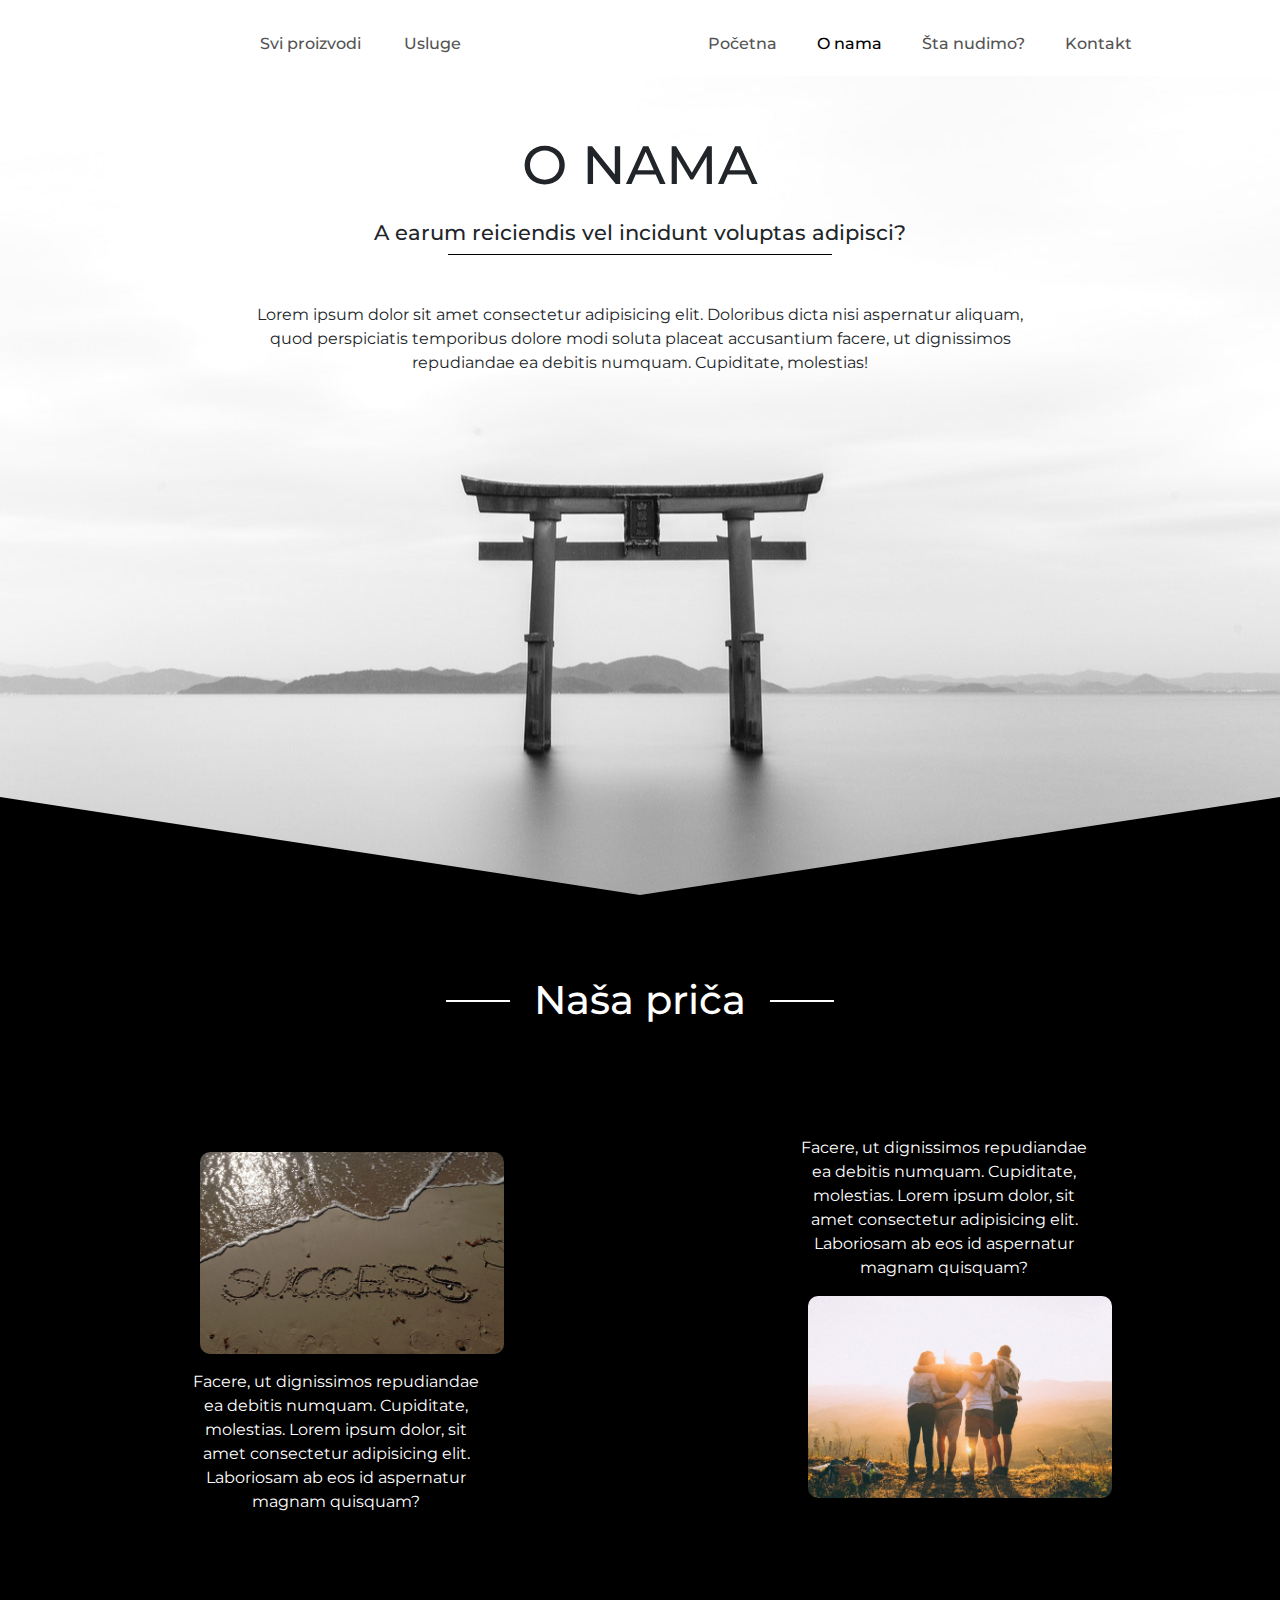
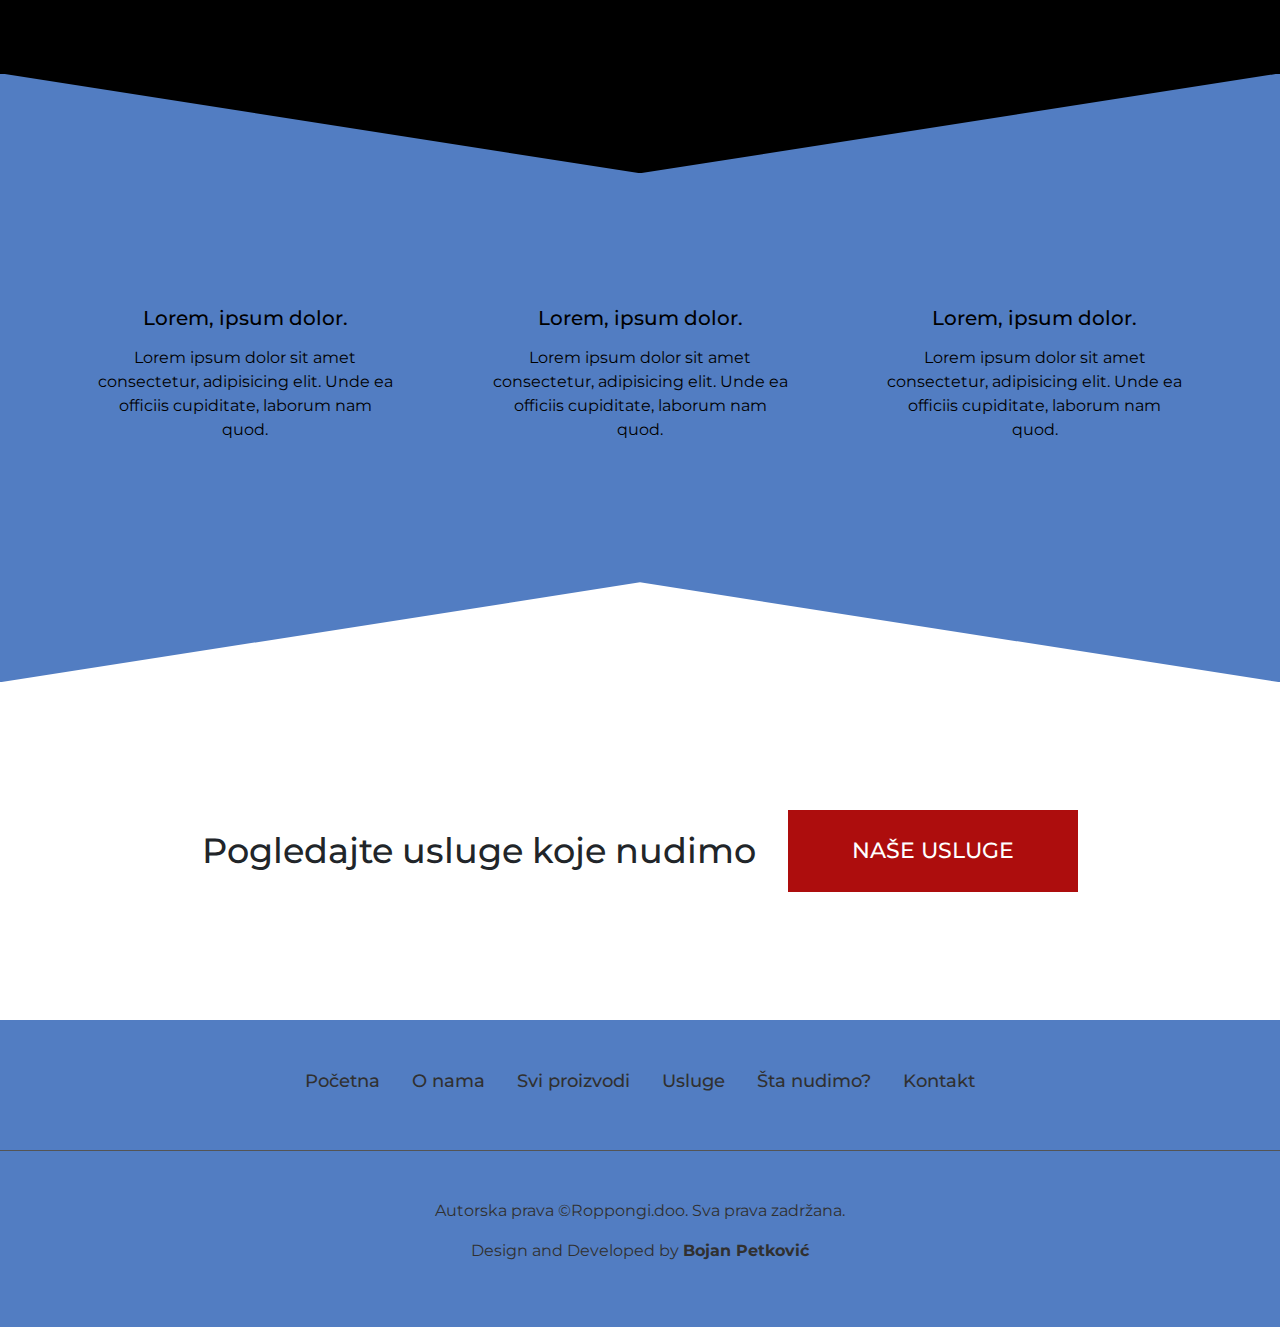
==== about.html @ c7fcf56a "First two pages of website" ====
<!DOCTYPE html>
<html lang="en">
  <head>
    <meta charset="UTF-8" />
    <meta name="viewport" content="width=device-width, initial-scale=1.0" />
    <meta http-equiv="X-UA-Compatible" content="ie=edge" />
    <link
      rel="stylesheet"
      href="https://stackpath.bootstrapcdn.com/bootstrap/4.3.1/css/bootstrap.min.css"
      integrity="sha384-ggOyR0iXCbMQv3Xipma34MD+dH/1fQ784/j6cY/iJTQUOhcWr7x9JvoRxT2MZw1T"
      crossorigin="anonymous"
    />
    <link
      rel="stylesheet"
      href="https://use.fontawesome.com/releases/v5.8.1/css/all.css"
      integrity="sha384-50oBUHEmvpQ+1lW4y57PTFmhCaXp0ML5d60M1M7uH2+nqUivzIebhndOJK28anvf"
      crossorigin="anonymous"
    />
    <link rel="stylesheet" href="css/style.css" type="text/css" />
    <title>Document</title>
  </head>

  <body>
    <nav class="nav_bar" style="background-color:white">
      <div class="nav_bar__header" style="background-color:white">
        <a href="index.html" class="nav_bar__logo nav_bar__logo__about"
          ><i class="fas fa-glass-martini-alt"></i
        ></a>
        <div class="nav_bar__btn">
          <div class="bar bar__about bar1 "></div>
          <div class="bar bar__about bar2"></div>
          <div class="bar bar__about bar3"></div>
        </div>
      </div>
      <ul class="nav_bar__links">
        <!-- single link -->
        <li>
          <a href="index.html" class="nav_bar__single-link about_single-link">
            Početna
          </a>
        </li>
        <!-- single link -->
        <li>
          <a
            href="about.html"
            class="nav_bar__single-link about_single-link active_link__about"
          >
            O nama
          </a>
        </li>
        <!-- single link -->
        <li>
          <a
            href="#"
            class="nav_bar__single-link about_single-link"
            id="sviProizvodi"
          >
            Svi proizvodi
          </a>
        </li>
        <!-- single link -->
        <li>
          <a
            href="#"
            class="nav_bar__single-link about_single-link"
            id="usluge"
          >
            Usluge
          </a>
        </li>
        <!-- single link -->
        <li>
          <a href="offer.html" class="nav_bar__single-link about_single-link">
            Šta nudimo?
          </a>
        </li>
        <!-- single link -->
        <li>
          <a href="#" class="nav_bar__single-link about_single-link">
            Kontakt
          </a>
        </li>
      </ul>
    </nav>
    <div class="about_us">
      <div class="about_hero">
        <h1>O nama</h1>
        <h3>A earum reiciendis vel incidunt voluptas adipisci?</h3>
        <div class="line"></div>
        <p>
          Lorem ipsum dolor sit amet consectetur adipisicing elit. Doloribus
          dicta nisi aspernatur aliquam, quod perspiciatis temporibus dolore
          modi soluta placeat accusantium facere, ut dignissimos repudiandae ea
          debitis numquam. Cupiditate, molestias!
        </p>
      </div>
    </div>

    <!--  FIRST SECTION   -->

    <section>
      <div class="container1_about">
        <h1>Naša priča</h1>
        <div class="figure">
          <figure class="figure__one">
            <img src="img/figure-1.jpg" alt="????????" />
            <figcaption>
              Facere, ut dignissimos repudiandae ea debitis numquam. Cupiditate,
              molestias. Lorem ipsum dolor, sit amet consectetur adipisicing
              elit. Laboriosam ab eos id aspernatur magnam quisquam?
            </figcaption>
          </figure>
          <figure class="figure__two">
            <img src="img/figure-2.jpg" alt="???????????" />
            <figcaption>
              Facere, ut dignissimos repudiandae ea debitis numquam. Cupiditate,
              molestias. Lorem ipsum dolor, sit amet consectetur adipisicing
              elit. Laboriosam ab eos id aspernatur magnam quisquam?
            </figcaption>
          </figure>
        </div>
      </div>
    </section>

    <!--  SECOND SECTION   -->

    <section>
      <div class="container2_about">
        <div class="caption">
          <div>
            <h1><i class="fab fa-alipay"></i></h1>
            <h5>Lorem, ipsum dolor.</h5>
            <p>
              Lorem ipsum dolor sit amet consectetur, adipisicing elit. Unde ea
              officiis cupiditate, laborum nam quod.
            </p>
          </div>
        </div>
        <div class="caption">
          <div>
            <h1><i class="fab fa-amazon-pay"></i></h1>
            <h5>Lorem, ipsum dolor.</h5>
            <p>
              Lorem ipsum dolor sit amet consectetur, adipisicing elit. Unde ea
              officiis cupiditate, laborum nam quod.
            </p>
          </div>
        </div>
        <div class="caption">
          <div>
            <h1><i class="fas fa-arrows-alt"></i></h1>
            <h5>Lorem, ipsum dolor.</h5>
            <p>
              Lorem ipsum dolor sit amet consectetur, adipisicing elit. Unde ea
              officiis cupiditate, laborum nam quod.
            </p>
          </div>
        </div>
      </div>
    </section>

    <!--  THIRD SECTION   -->

    <section>
      <div class="container3_about">
        <h1>Pogledajte usluge koje nudimo</h1>
        <a href="usluge.html">Naše usluge</a>
      </div>
    </section>
    <footer>
      <ul>
        <li><a href="index.html">Početna</a></li>
        <li><a href="about.html">O nama</a></li>
        <li><a href="http://">Svi proizvodi</a></li>
        <li><a href="http://">Usluge</a></li>
        <li><a href="offer.html">Šta nudimo?</a></li>
        <li><a href="http://">Kontakt</a></li>
      </ul>
      <div class="line"></div>
      <p>Autorska prava &copy;Roppongi.doo. Sva prava zadržana.</p>
      <p>Design and Developed by <strong>Bojan Petković</strong></p>
    </footer>
    <!--    SCRIPTS    -->
    <script
      src="https://code.jquery.com/jquery-3.3.1.slim.min.js"
      integrity="sha384-q8i/X+965DzO0rT7abK41JStQIAqVgRVzpbzo5smXKp4YfRvH+8abtTE1Pi6jizo"
      crossorigin="anonymous"
    ></script>
    <script
      src="https://cdnjs.cloudflare.com/ajax/libs/popper.js/1.14.7/umd/popper.min.js"
      integrity="sha384-UO2eT0CpHqdSJQ6hJty5KVphtPhzWj9WO1clHTMGa3JDZwrnQq4sF86dIHNDz0W1"
      crossorigin="anonymous"
    ></script>
    <script
      src="https://stackpath.bootstrapcdn.com/bootstrap/4.3.1/js/bootstrap.min.js"
      integrity="sha384-JjSmVgyd0p3pXB1rRibZUAYoIIy6OrQ6VrjIEaFf/nJGzIxFDsf4x0xIM+B07jRM"
      crossorigin="anonymous"
    ></script>
    <script src="js/main.js"></script>
  </body>
</html>
---- css/style.css ----
@import url("https://fonts.googleapis.com/css?family=Montserrat:400,500,700");
* {
  margin: 0;
  padding: 0;
  box-sizing: border-box;
}

body {
  font-family: "Montserrat", sans-serif;
}

a {
  color: black;
  text-decoration: none;
}
a:hover {
  text-decoration: none;
  color: black;
  cursor: pointer;
}

li {
  list-style-type: none;
}

@media only screen and (min-width: 992px) {
  .nav_bar {
    display: flex;
    justify-content: space-between;
    background-color: black;
  }
}
.nav_bar__logo {
  text-decoration: none;
  color: white;
  font-weight: 700;
  font-size: 2.5rem;
  margin-left: 1.5rem;
  transition: all 0.1s ease;
  outline: none;
}
@media only screen and (min-width: 768px) {
  .nav_bar__logo {
    margin-left: 4rem;
    margin-top: 0.3rem;
  }
}
@media only screen and (min-width: 992px) {
  .nav_bar__logo {
    color: #37588d;
  }
}
@media only screen and (min-width: 1200px) {
  .nav_bar__logo {
    margin-left: 8rem;
  }
}
.nav_bar__logo:hover {
  color: #527dc2;
}
.nav_bar__logo__about {
  color: black;
}
.nav_bar__header {
  background: black;
  display: flex;
  justify-content: space-between;
  padding: 0.5rem 1rem;
}
.nav_bar__btn {
  align-self: center;
  cursor: pointer;
}
@media only screen and (min-width: 992px) {
  .nav_bar__btn {
    display: none;
  }
}
.nav_bar__links {
  margin-bottom: 0;
  list-style-type: none;
  transition: all 0.7s ease;
  height: 0;
  overflow: hidden;
}
@media only screen and (min-width: 992px) {
  .nav_bar__links {
    height: auto;
    display: flex;
    margin-right: 4rem;
    justify-content: flex-end;
  }
}
@media only screen and (min-width: 1200px) {
  .nav_bar__links {
    overflow: inherit;
    margin-right: 8rem;
  }
}
.nav_bar__collapse {
  height: 384px;
}
@media only screen and (min-width: 992px) {
  .nav_bar__collapse {
    height: 60px;
  }
}
.nav_bar__single-link {
  padding: 1.25rem;
  font-weight: 500;
  display: block;
  background: #527dc2;
  padding-left: 4rem;
  font-size: 1rem;
  text-decoration: none;
  color: black;
  cursor: pointer;
  transition: all 0.1s ease;
  outline: none;
}
@media only screen and (min-width: 992px) {
  .nav_bar__single-link {
    display: block;
    background: none;
    padding: 2rem 1.25rem 1.25rem;
    color: #adadad;
  }
}
.nav_bar__single-link:hover {
  padding-left: 3rem;
  background: #37588d;
}
@media only screen and (min-width: 992px) {
  .nav_bar__single-link:hover {
    background: none;
    padding: 2rem 1.25rem 1.25rem;
    color: white;
  }
}
.nav_bar .active_link {
  color: white;
}
.nav_bar .active_link__about {
  color: black;
}
@media only screen and (min-width: 1200px) {
  .nav_bar #sviProizvodi {
    position: absolute;
    left: 15rem;
  }
}
@media only screen and (min-width: 1200px) {
  .nav_bar #usluge {
    position: absolute;
    left: 24rem;
  }
}

.bar {
  background-color: white;
}
.bar__about {
  background-color: black;
}

.bar1,
.bar2,
.bar3 {
  width: 30px;
  height: 5px;
  margin: 0.5rem;
  transition: all 0.5s ease;
}

.change .bar1 {
  transform: rotate(-45deg) translate(-10px, 10px);
}

.change .bar2 {
  opacity: 0;
}

.change .bar3 {
  transform: rotate(45deg) translate(-8px, -8px);
}

@media only screen and (min-width: 992px) {
  .about_single-link {
    color: #545454;
  }
  .about_single-link:hover {
    color: black;
  }
}

.myContainer {
  background: linear-gradient(rgba(0, 0, 0, 0.85), rgba(0, 0, 0, 0.85)), url("../img/bg-small.jpg") center/cover no-repeat;
  min-height: calc(100vh - 62px);
}
@media only screen and (min-width: 768px) {
  .myContainer {
    background: linear-gradient(rgba(0, 0, 0, 0.85), rgba(0, 0, 0, 0.85)), url("../img/img-1.jpg") center/cover no-repeat;
  }
}

.hero {
  cursor: default;
  text-align: center;
}
.hero h1 {
  padding-top: 7rem;
  color: #527dc2;
  font-size: 2.8rem;
}
.hero h3 {
  color: white;
  margin-bottom: 1rem;
  font-size: 1.1rem;
  font-weight: 700;
  opacity: 0.8;
}
.hero p {
  color: white;
  margin: 2.3rem 1rem 5rem;
  font-size: 0.8rem;
  line-height: 1.4;
}
.hero a {
  color: white;
  font-weight: 500;
  background-color: #ad0d0d;
  padding: 0.8rem 2.4rem;
}
.hero a:hover {
  background-color: #dc1111;
  color: black;
}
.hero img {
  width: 30px;
  margin-top: 5rem;
}
@media only screen and (min-width: 576px) {
  .hero .line {
    content: "";
    height: 1px;
    width: 20%;
    background-color: white;
    margin: 0 auto;
  }
  .hero h1 {
    font-size: 4.5rem;
  }
  .hero h3 {
    font-size: 1.4rem;
  }
  .hero p {
    font-size: 1rem;
    margin: 2.3rem 3rem 5rem;
  }
}
@media only screen and (min-width: 768px) {
  .hero h1 {
    font-size: 5.5rem;
  }
  .hero h3 {
    font-size: 1.6rem;
  }
  .hero p {
    font-size: 1.2rem;
  }
}
@media only screen and (min-width: 992px) {
  .hero h1 {
    padding-top: 15vh;
    font-size: 6.5rem;
  }
  .hero h3 {
    font-size: 1.9rem;
  }
  .hero p {
    font-size: 1.3rem;
    margin: 2.3rem 7rem 5rem;
  }
}
@media only screen and (min-width: 1200px) {
  .hero h1 {
    font-size: 7.2rem;
  }
  .hero p {
    margin: 2.3rem auto 5rem;
    width: 50%;
  }
}

.container1 {
  cursor: default;
  position: relative;
}
@media only screen and (min-width: 992px) {
  .container1 {
    background-color: black;
    height: 90vh;
    display: flex;
    justify-content: flex-end;
    align-items: center;
    padding: 0 5%;
  }
}
@media only screen and (min-width: 1200px) {
  .container1 {
    padding: 0 10%;
  }
}
.container1 .text_area {
  text-align: center;
  background-color: #527dc2;
  color: black;
  padding: 4rem;
}
@media only screen and (min-width: 576px) {
  .container1 .text_area {
    padding: 6rem;
  }
}
@media only screen and (min-width: 992px) {
  .container1 .text_area {
    background-color: #527dc2;
    height: 70%;
    width: 70%;
    padding: 0;
    display: flex;
    justify-content: flex-end;
    align-items: center;
  }
}
.container1 .text_area .text_div {
  position: relative;
}
@media only screen and (min-width: 992px) {
  .container1 .text_area .text_div {
    width: 50%;
    margin-right: 7%;
  }
}
@media only screen and (min-width: 1200px) {
  .container1 .text_area .text_div {
    margin-right: 11%;
  }
}
.container1 .text_area .text_div::before {
  content: "";
  position: absolute;
  top: -20px;
  left: 0;
  width: 40%;
  height: 1px;
  background-color: black;
}
.container1 .text_area .text_div::after {
  content: "";
  position: absolute;
  bottom: -20px;
  right: 0;
  width: 40%;
  height: 1px;
  background-color: black;
}
.container1 .text_area h1 {
  margin-bottom: 3rem;
}
@media only screen and (min-width: 992px) {
  .container1 .text_area h1 {
    margin-bottom: 1.5rem;
  }
}
.container1 .text_area p {
  margin-top: 2rem;
}
@media only screen and (min-width: 576px) {
  .container1 .text_area p {
    font-size: 1.2rem;
  }
}
@media only screen and (min-width: 992px) {
  .container1 .text_area p {
    margin-top: 1rem;
  }
}
@media only screen and (min-width: 992px) {
  .container1 .img_area {
    width: 50%;
    height: 50%;
    background-color: black;
    background: url("../img/img-2.jpg");
    background-size: cover;
    background-position: center;
    background-repeat: no-repeat;
    box-shadow: 0 0 12px rgba(0, 0, 0, 0.7);
    position: absolute;
    left: 30%;
    top: 50%;
    transform: translate(-50%, -50%);
    filter: brightness(70%);
  }
}
@media only screen and (min-width: 1200px) {
  .container1 .img_area {
    width: 40%;
  }
}

.container2 {
  cursor: default;
  background-color: black;
}
@media only screen and (min-width: 992px) {
  .container2 {
    display: flex;
    justify-content: center;
  }
}
.container2 .caption {
  color: white;
  background: black;
  width: 100%;
  height: 600px;
  display: flex;
  align-items: flex-end;
}
@media only screen and (min-width: 992px) {
  .container2 .caption {
    width: 33.3%;
  }
}
@media only screen and (min-width: 992px) {
  .container2 .caption {
    max-width: 500px;
  }
}
.container2 .caption div {
  padding: 2rem;
}
@media only screen and (min-width: 1200px) {
  .container2 .caption div {
    padding: 2.5rem;
  }
}
.container2 .caption h1 {
  font-size: 2rem;
  transition: all 0.5s ease;
}
@media only screen and (min-width: 1200px) {
  .container2 .caption h1 {
    font-size: 2.3rem;
  }
}
.container2 .caption p {
  font-size: 0.8rem;
  margin-top: 1rem;
  transition: all 0.5s ease;
}
@media only screen and (min-width: 1200px) {
  .container2 .caption p {
    font-size: 1rem;
    margin-top: 1.4rem;
  }
}
.container2 .caption h4 {
  margin-top: 0.7rem;
  transition: all 0.5s ease;
}
@media only screen and (min-width: 1200px) {
  .container2 .caption h4 {
    font-size: 1.5rem;
    margin-top: 1rem;
  }
}
.container2 .caption1 {
  background: linear-gradient(rgba(0, 0, 0, 0.6), rgba(0, 0, 0, 0.6)), url("../img/mag-glass.jpg") center/cover no-repeat;
  background-size: 122%;
  transition: all 0.5s ease;
}
.container2 .caption1:hover {
  background: linear-gradient(rgba(0, 0, 0, 0.45), rgba(0, 0, 0, 0.45)), url("../img/mag-glass.jpg") center/cover no-repeat;
  background-size: 130%;
  padding-bottom: 7px;
}
.container2 .caption1:hover h1, .container2 .caption1:hover p, .container2 .caption1:hover h4 {
  text-shadow: 10px 10px 5px black;
}
.container2 .caption2 {
  background: linear-gradient(rgba(0, 0, 0, 0.6), rgba(0, 0, 0, 0.6)), url("../img/interection.jpg") center/cover no-repeat;
  background-size: 145%;
  transition: all 0.5s ease;
}
.container2 .caption2:hover {
  background: linear-gradient(rgba(0, 0, 0, 0.45), rgba(0, 0, 0, 0.45)), url("../img/interection.jpg") center/cover no-repeat;
  background-size: 154%;
  padding-bottom: 7px;
}
.container2 .caption2:hover h1, .container2 .caption2:hover p, .container2 .caption2:hover h4 {
  text-shadow: 10px 10px 5px black;
}
.container2 .caption3 {
  background: linear-gradient(rgba(0, 0, 0, 0.6), rgba(0, 0, 0, 0.6)), url("../img/bike.jpg") center/cover no-repeat;
  background-size: 122%;
  transition: all 0.5s ease;
}
.container2 .caption3:hover {
  background: linear-gradient(rgba(0, 0, 0, 0.45), rgba(0, 0, 0, 0.45)), url("../img/bike.jpg") center/cover no-repeat;
  background-size: 130%;
  padding-bottom: 7px;
}
.container2 .caption3:hover h1, .container2 .caption3:hover p, .container2 .caption3:hover h4 {
  text-shadow: 10px 10px 5px black;
}

.container3 {
  cursor: default;
  position: relative;
}
@media only screen and (min-width: 992px) {
  .container3 {
    background-color: black;
    height: 90vh;
    display: flex;
    justify-content: flex-start;
    align-items: center;
    padding: 0 5%;
  }
}
@media only screen and (min-width: 1200px) {
  .container3 {
    padding: 0 10%;
  }
}
.container3 .text_area {
  text-align: center;
  background-color: #adadad;
  color: black;
  padding: 4rem;
}
@media only screen and (min-width: 576px) {
  .container3 .text_area {
    padding: 6rem;
  }
}
@media only screen and (min-width: 992px) {
  .container3 .text_area {
    height: 70%;
    width: 70%;
    padding: 0;
    display: flex;
    justify-content: flex-start;
    align-items: center;
  }
}
.container3 .text_area .text_div {
  position: relative;
}
@media only screen and (min-width: 992px) {
  .container3 .text_area .text_div {
    width: 50%;
    margin-left: 7%;
  }
}
@media only screen and (min-width: 1200px) {
  .container3 .text_area .text_div {
    margin-left: 11%;
  }
}
@media only screen and (min-width: 1200px) {
  .container3 .text_area .text_div::before {
    content: "";
    position: absolute;
    top: 0;
    left: -20px;
    width: 1px;
    height: 100%;
    background-color: black;
  }
}
.container3 .text_area .line {
  content: "";
  height: 1px;
  width: 60%;
  background-color: black;
  margin: 0 auto;
}
@media only screen and (min-width: 576px) {
  .container3 .text_area .line {
    width: 40%;
  }
}
.container3 .text_area h1 {
  font-size: 2.4rem;
  margin-bottom: 2rem;
  text-transform: uppercase;
}
@media only screen and (min-width: 992px) {
  .container3 .text_area h1 {
    margin-bottom: 3rem;
  }
}
@media only screen and (min-width: 992px) and (min-width: 1200px) {
  .container3 .text_area h1 {
    font-size: 2.7rem;
  }
}
.container3 .text_area h3 {
  font-size: 1.4rem;
}
@media only screen and (min-width: 1200px) {
  .container3 .text_area h3 {
    font-size: 1.7rem;
  }
}
.container3 .text_area h5 {
  font-size: 1.2rem;
  font-weight: 400;
}
@media only screen and (min-width: 1200px) {
  .container3 .text_area h5 {
    font-size: 1.4rem;
  }
}
.container3 .text_area p {
  margin-top: 2.8rem;
  font-size: 0.9rem;
  margin-bottom: 3.4rem;
}
@media only screen and (min-width: 1200px) {
  .container3 .text_area p {
    padding: 0 10%;
    font-size: 1rem;
  }
}
.container3 .text_area a {
  text-transform: uppercase;
  font-size: 1.2rem;
  font-weight: 500;
  color: #37588d;
  padding: 0.5rem 3rem;
  border: 2px solid #37588d;
}
.container3 .text_area a:hover {
  background-color: #949494;
}
@media only screen and (min-width: 992px) {
  .container3 .img_area {
    width: 50%;
    height: 50%;
    background-color: black;
    background: url("../img/phone.jpg");
    background-size: cover;
    background-position: center;
    background-repeat: no-repeat;
    box-shadow: 0 0 12px rgba(0, 0, 0, 0.7);
    position: absolute;
    left: 70%;
    top: 50%;
    transform: translate(-50%, -50%);
    filter: brightness(60%);
  }
}
@media only screen and (min-width: 1200px) {
  .container3 .img_area {
    width: 40%;
  }
}

footer {
  cursor: default;
  text-align: center;
  background-color: #527dc2;
  padding: 3rem 0;
}
footer .line {
  content: "";
  height: 1px;
  width: 100%;
  background-color: #545454;
  margin-bottom: 3rem;
}
footer ul {
  margin-bottom: 3rem;
}
@media only screen and (min-width: 768px) {
  footer ul {
    display: flex;
    justify-content: center;
  }
}
footer ul li {
  margin-bottom: 0.5rem;
}
footer ul li a {
  font-weight: 500;
  font-size: 1.1rem;
  color: #303030;
  margin: 0 1rem;
}
footer p {
  color: #303030;
}

.about_us {
  background: url("../img/about-bg.jpg");
  height: calc(100vh - 80px);
  background-position: center;
}
.about_us .about_hero {
  text-align: center;
}
.about_us .about_hero h1 {
  padding-top: 2.5rem;
  text-transform: uppercase;
}
.about_us .about_hero h3 {
  margin-top: 1rem;
  font-size: 1.3rem;
  padding: 0 5%;
}
.about_us .about_hero p {
  margin-top: 2rem;
  font-size: 0.8rem;
  padding: 0 5%;
}
@media only screen and (min-width: 576px) {
  .about_us .about_hero h1 {
    padding-top: 3.5rem;
    font-size: 2.9rem;
  }
  .about_us .about_hero h3 {
    margin-top: 1.5rem;
    font-size: 1.3rem;
  }
  .about_us .about_hero p {
    margin-top: 2.5rem;
    font-size: 0.9rem;
    padding: 0 10%;
  }
  .about_us .about_hero .line {
    content: "";
    background-color: black;
    height: 1px;
    width: 30%;
    margin: 0 auto;
  }
}
@media only screen and (min-width: 576px) and (min-width: 1500px) {
  .about_us .about_hero .line {
    width: 40%;
    margin: 1rem 0;
  }
}
@media only screen and (min-width: 992px) {
  .about_us .about_hero h1 {
    font-size: 3.4rem;
  }
  .about_us .about_hero h3 {
    font-size: 1.3rem;
  }
  .about_us .about_hero p {
    margin-top: 3rem;
    font-size: 1rem;
    padding: 0 20%;
  }
}
@media only screen and (min-width: 1500px) {
  .about_us .about_hero {
    width: 40%;
    text-align: left;
    padding-left: 8rem;
  }
  .about_us .about_hero h1 {
    padding-top: 10rem;
    font-size: 3.9rem;
  }
  .about_us .about_hero h3 {
    font-size: 1.5rem;
    padding: 0;
  }
  .about_us .about_hero p {
    margin-top: 3rem;
    font-size: 1.2rem;
    padding: 0;
    width: 80%;
  }
}

.container1_about {
  padding: 5rem 2rem;
  background-color: black;
  color: white;
  text-align: center;
}
@media only screen and (min-width: 992px) {
  .container1_about {
    position: relative;
  }
  .container1_about::before {
    content: "";
    position: absolute;
    background-color: black;
    clip-path: polygon(50% 98%, 100% 0, 100% 100%, 0 100%, 0 0);
    width: 100%;
    height: 100px;
    left: 0;
    top: -99px;
    z-index: 5;
  }
  .container1_about::after {
    content: "";
    position: absolute;
    background-color: black;
    clip-path: polygon(50% 100%, 0 0, 100% 0);
    width: 100%;
    height: 100px;
    bottom: -99px;
    right: 0;
    z-index: 5;
  }
}
.container1_about h1 {
  margin-bottom: 2rem;
  position: relative;
  display: inline-block;
}
.container1_about h1::before {
  content: "";
  position: absolute;
  background-color: white;
  height: 2px;
  width: 4rem;
  top: 50%;
  left: -5.5rem;
}
.container1_about h1::after {
  content: "";
  position: absolute;
  background-color: white;
  height: 2px;
  width: 4rem;
  top: 50%;
  right: -5.5rem;
}
.container1_about .figure figure {
  width: 80%;
  margin: 0 auto;
}
@media only screen and (min-width: 992px) {
  .container1_about .figure figure {
    width: 25%;
  }
}
.container1_about .figure figure img {
  width: 100%;
  margin: 3rem 0 1rem;
  border-radius: 10px;
}
@media only screen and (min-width: 992px) {
  .container1_about .figure figure img {
    margin: 1rem;
  }
}
@media only screen and (min-width: 992px) {
  .container1_about .figure {
    padding: 5rem 0;
    display: flex;
  }
}
@media only screen and (min-width: 992px) {
  .container1_about .figure__two {
    display: flex;
    flex-direction: column;
  }
  .container1_about .figure__two img {
    order: 1;
  }
}

.container2_about {
  position: relative;
  background-color: #527dc2;
  padding: 4rem 2rem;
  text-align: center;
  color: black;
}
.container2_about .caption {
  padding: 0.8rem 0;
}
.container2_about .caption p {
  margin-top: 1rem;
}
@media only screen and (min-width: 576px) {
  .container2_about .caption {
    padding: 1rem 15%;
  }
}
@media only screen and (min-width: 992px) {
  .container2_about {
    display: flex;
    padding: 14rem 3rem;
  }
  .container2_about .caption {
    padding: 0 3rem;
  }
}
@media only screen and (min-width: 992px) {
  .container2_about::after {
    content: "";
    position: absolute;
    background-color: white;
    clip-path: polygon(50% 0, 0 100%, 100% 100%);
    width: 100%;
    height: 100px;
    bottom: 0;
    right: 0;
    z-index: 5;
  }
}

.container3_about {
  text-align: center;
  padding: 5rem 0;
}
@media only screen and (min-width: 992px) {
  .container3_about {
    padding: 8rem 0;
    display: flex;
    justify-content: center;
    align-items: center;
  }
}
.container3_about h1 {
  font-size: 1.5rem;
  margin-bottom: 3rem;
}
@media only screen and (min-width: 992px) {
  .container3_about h1 {
    font-size: 2.2rem;
    margin-bottom: 0;
  }
}
@media only screen and (min-width: 1500px) {
  .container3_about h1 {
    font-size: 2.7rem;
  }
}
.container3_about a {
  background-color: #ad0d0d;
  text-transform: uppercase;
  font-weight: 500;
  color: white;
  padding: 1rem 3rem;
  font-size: 1.1rem;
}
@media only screen and (min-width: 992px) {
  .container3_about a {
    padding: 1.5rem 4rem;
    font-size: 1.4rem;
    margin-left: 2rem;
  }
}
.container3_about a:hover {
  background-color: #dc1111;
  color: black;
}

/*# sourceMappingURL=style.css.map */
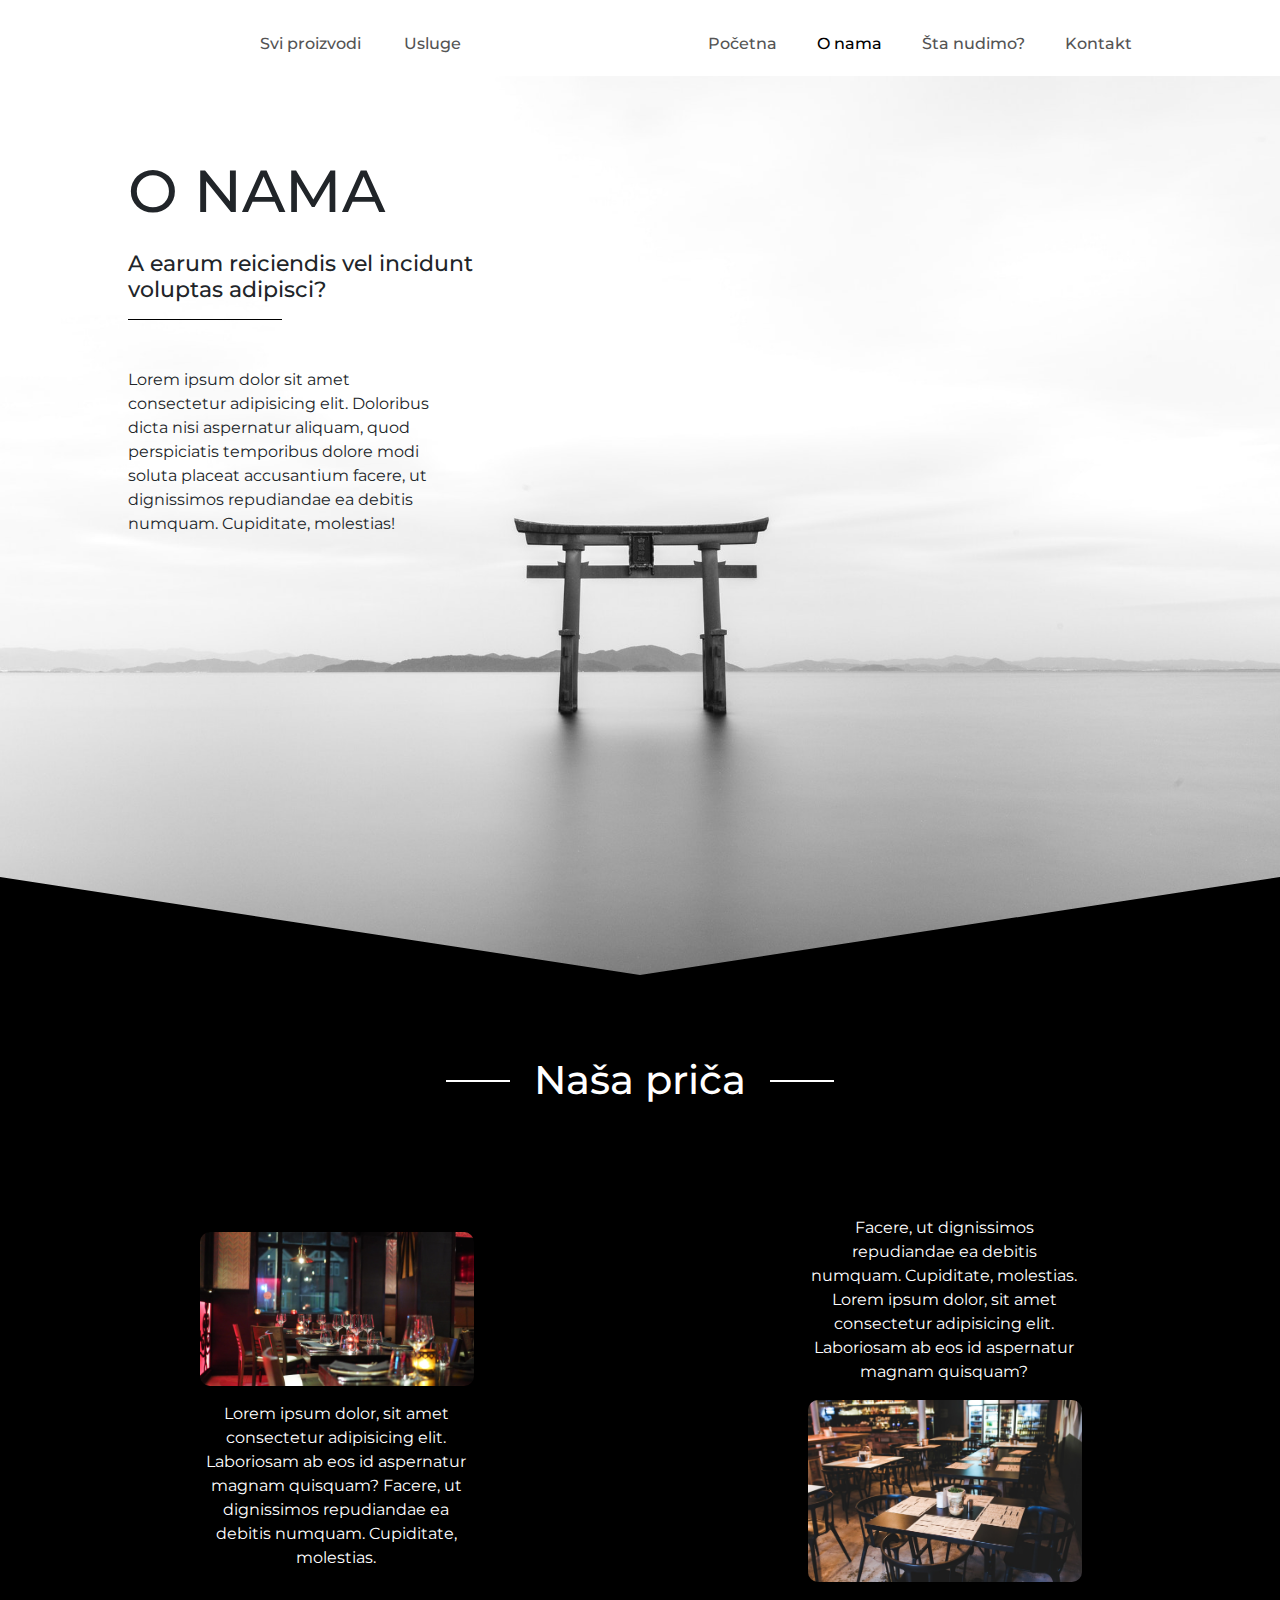
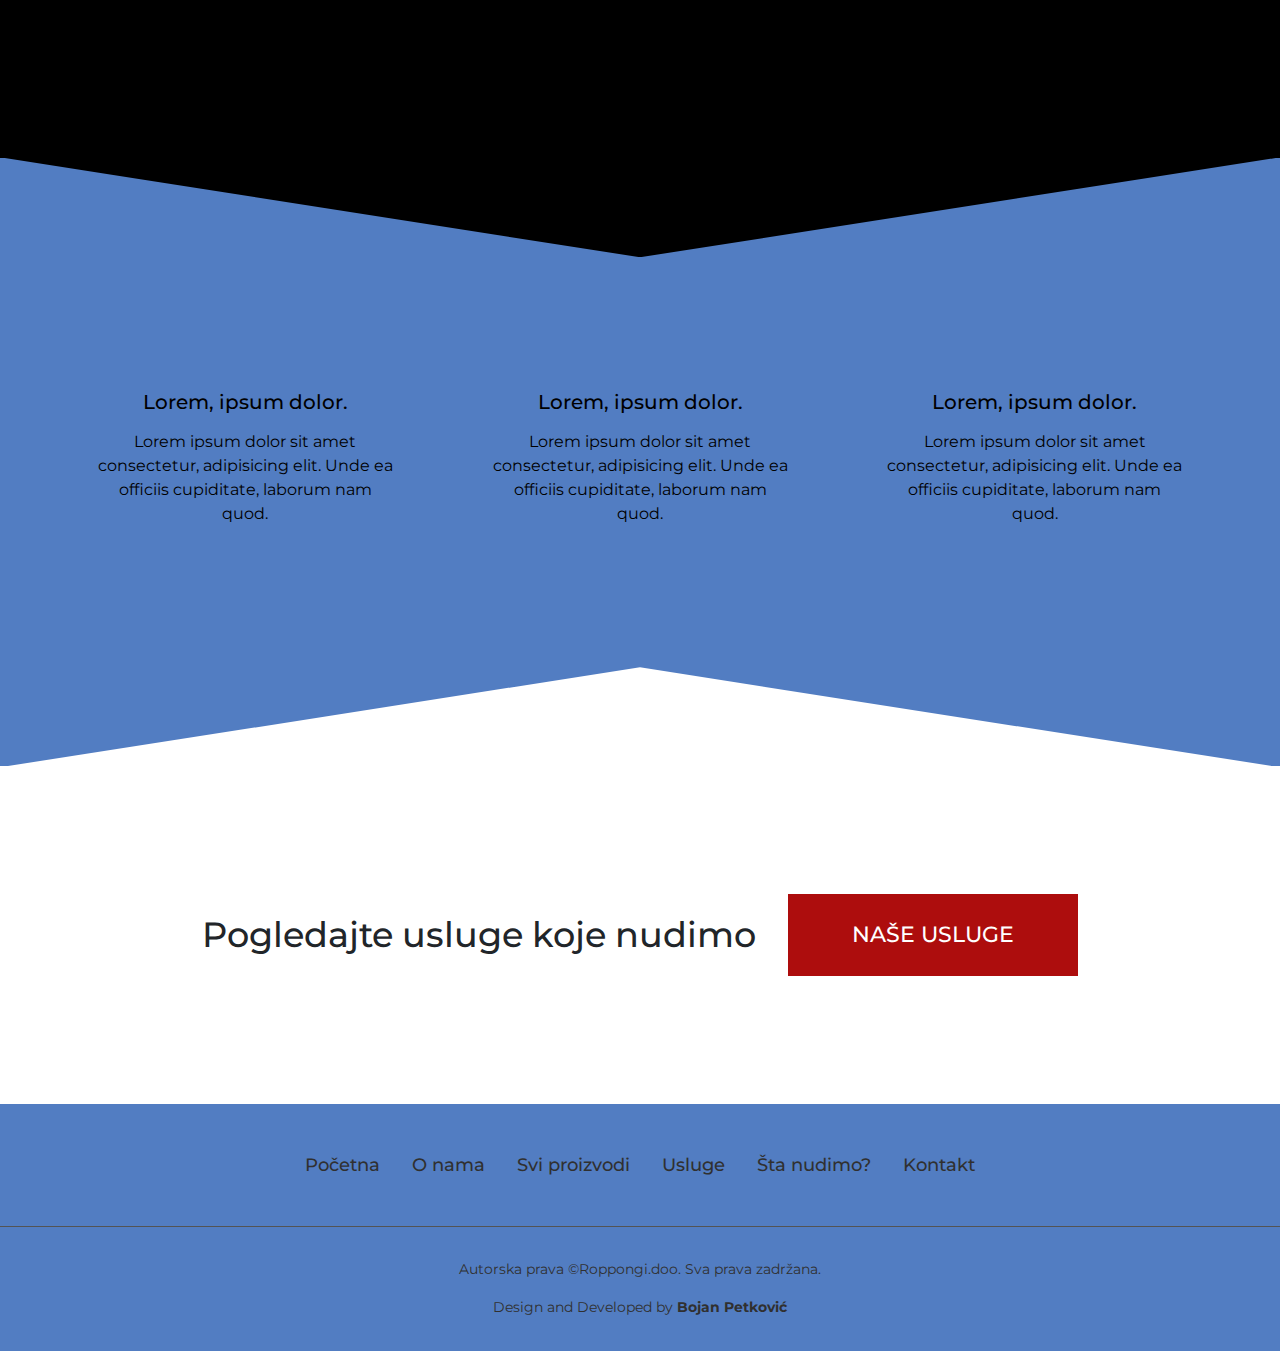
==== commit 4f2ef7df: "contact form added" ====
--- a/about.html
+++ b/about.html
@@ -23,19 +23,19 @@
   <body>
     <nav class="nav_bar" style="background-color:white">
       <div class="nav_bar__header" style="background-color:white">
-        <a href="index.html" class="nav_bar__logo nav_bar__logo__about"
+        <a href="index.html" class="nav_bar__logo nav_bar__logo__black"
           ><i class="fas fa-glass-martini-alt"></i
         ></a>
         <div class="nav_bar__btn">
-          <div class="bar bar__about bar1 "></div>
-          <div class="bar bar__about bar2"></div>
-          <div class="bar bar__about bar3"></div>
+          <div class="bar bar__black bar1 "></div>
+          <div class="bar bar__black bar2"></div>
+          <div class="bar bar__black bar3"></div>
         </div>
       </div>
       <ul class="nav_bar__links">
         <!-- single link -->
         <li>
-          <a href="index.html" class="nav_bar__single-link about_single-link">
+          <a href="index.html" class="nav_bar__single-link black_single-link">
             Početna
           </a>
         </li>
@@ -43,7 +43,7 @@
         <li>
           <a
             href="about.html"
-            class="nav_bar__single-link about_single-link active_link__about"
+            class="nav_bar__single-link black_single-link active_link__black"
           >
             O nama
           </a>
@@ -51,8 +51,8 @@
         <!-- single link -->
         <li>
           <a
-            href="#"
-            class="nav_bar__single-link about_single-link"
+            href="products.html"
+            class="nav_bar__single-link black_single-link"
             id="sviProizvodi"
           >
             Svi proizvodi
@@ -61,8 +61,8 @@
         <!-- single link -->
         <li>
           <a
-            href="#"
-            class="nav_bar__single-link about_single-link"
+            href="services.html"
+            class="nav_bar__single-link black_single-link"
             id="usluge"
           >
             Usluge
@@ -70,13 +70,13 @@
         </li>
         <!-- single link -->
         <li>
-          <a href="offer.html" class="nav_bar__single-link about_single-link">
+          <a href="offer.html" class="nav_bar__single-link black_single-link">
             Šta nudimo?
           </a>
         </li>
         <!-- single link -->
         <li>
-          <a href="#" class="nav_bar__single-link about_single-link">
+          <a href="contact.html" class="nav_bar__single-link black_single-link">
             Kontakt
           </a>
         </li>
@@ -105,9 +105,9 @@
           <figure class="figure__one">
             <img src="img/figure-1.jpg" alt="????????" />
             <figcaption>
-              Facere, ut dignissimos repudiandae ea debitis numquam. Cupiditate,
-              molestias. Lorem ipsum dolor, sit amet consectetur adipisicing
-              elit. Laboriosam ab eos id aspernatur magnam quisquam?
+              Lorem ipsum dolor, sit amet consectetur adipisicing elit.
+              Laboriosam ab eos id aspernatur magnam quisquam? Facere, ut
+              dignissimos repudiandae ea debitis numquam. Cupiditate, molestias.
             </figcaption>
           </figure>
           <figure class="figure__two">
@@ -171,10 +171,10 @@
       <ul>
         <li><a href="index.html">Početna</a></li>
         <li><a href="about.html">O nama</a></li>
-        <li><a href="http://">Svi proizvodi</a></li>
-        <li><a href="http://">Usluge</a></li>
+        <li><a href="products.html">Svi proizvodi</a></li>
+        <li><a href="services.html">Usluge</a></li>
         <li><a href="offer.html">Šta nudimo?</a></li>
-        <li><a href="http://">Kontakt</a></li>
+        <li><a href="contact.html">Kontakt</a></li>
       </ul>
       <div class="line"></div>
       <p>Autorska prava &copy;Roppongi.doo. Sva prava zadržana.</p>
--- a/css/style.css
+++ b/css/style.css
@@ -47,7 +47,7 @@
 }
 @media only screen and (min-width: 992px) {
   .nav_bar__logo {
-    color: #37588d;
+    color: #adadad;
   }
 }
 @media only screen and (min-width: 1200px) {
@@ -56,9 +56,12 @@
   }
 }
 .nav_bar__logo:hover {
-  color: #527dc2;
-}
-.nav_bar__logo__about {
+  color: white;
+}
+.nav_bar__logo__black {
+  color: #3b3b3b;
+}
+.nav_bar__logo__black:hover {
   color: black;
 }
 .nav_bar__header {
@@ -140,7 +143,7 @@
 .nav_bar .active_link {
   color: white;
 }
-.nav_bar .active_link__about {
+.nav_bar .active_link__black {
   color: black;
 }
 @media only screen and (min-width: 1200px) {
@@ -159,7 +162,7 @@
 .bar {
   background-color: white;
 }
-.bar__about {
+.bar__black {
   background-color: black;
 }
 
@@ -185,30 +188,37 @@
 }
 
 @media only screen and (min-width: 992px) {
-  .about_single-link {
+  .black_single-link {
     color: #545454;
   }
-  .about_single-link:hover {
+  .black_single-link:hover {
     color: black;
   }
 }
 
 .myContainer {
   background: linear-gradient(rgba(0, 0, 0, 0.85), rgba(0, 0, 0, 0.85)), url("../img/bg-small.jpg") center/cover no-repeat;
-  min-height: calc(100vh - 62px);
 }
 @media only screen and (min-width: 768px) {
   .myContainer {
     background: linear-gradient(rgba(0, 0, 0, 0.85), rgba(0, 0, 0, 0.85)), url("../img/img-1.jpg") center/cover no-repeat;
   }
 }
+@media only screen and (min-width: 992px) {
+  .myContainer {
+    min-height: calc(100vh - 62px);
+    display: flex;
+    justify-content: center;
+    align-items: center;
+  }
+}
 
 .hero {
   cursor: default;
   text-align: center;
+  padding-top: 2rem;
 }
 .hero h1 {
-  padding-top: 7rem;
   color: #527dc2;
   font-size: 2.8rem;
 }
@@ -237,7 +247,12 @@
 }
 .hero img {
   width: 30px;
-  margin-top: 5rem;
+  margin: 6rem 0;
+}
+@media only screen and (min-width: 992px) {
+  .hero img {
+    margin: 6rem 0 0;
+  }
 }
 @media only screen and (min-width: 576px) {
   .hero .line {
@@ -271,7 +286,6 @@
 }
 @media only screen and (min-width: 992px) {
   .hero h1 {
-    padding-top: 15vh;
     font-size: 6.5rem;
   }
   .hero h3 {
@@ -288,7 +302,7 @@
   }
   .hero p {
     margin: 2.3rem auto 5rem;
-    width: 50%;
+    width: 60%;
   }
 }
 
@@ -673,17 +687,17 @@
   cursor: default;
   text-align: center;
   background-color: #527dc2;
-  padding: 3rem 0;
+  padding: 3rem 0 1rem;
 }
 footer .line {
   content: "";
   height: 1px;
   width: 100%;
   background-color: #545454;
-  margin-bottom: 3rem;
+  margin-bottom: 2rem;
 }
 footer ul {
-  margin-bottom: 3rem;
+  margin-bottom: 2.5rem;
 }
 @media only screen and (min-width: 768px) {
   footer ul {
@@ -702,18 +716,35 @@
 }
 footer p {
   color: #303030;
+  font-size: 0.9rem;
 }
 
 .about_us {
-  background: url("../img/about-bg.jpg");
-  height: calc(100vh - 80px);
-  background-position: center;
+  background-color: #e2e2e2;
+  display: flex;
+  align-items: center;
+  height: 32rem;
+}
+@media only screen and (min-width: 768px) {
+  .about_us {
+    height: 40rem;
+    background: url("../img/about-bg.jpg");
+    background-size: cover;
+    background-repeat: no-repeat;
+    background-position: top;
+    align-items: flex-start;
+  }
+}
+@media only screen and (min-width: 1200px) {
+  .about_us {
+    height: 100vh;
+    background-position: center;
+  }
 }
 .about_us .about_hero {
   text-align: center;
 }
 .about_us .about_hero h1 {
-  padding-top: 2.5rem;
   text-transform: uppercase;
 }
 .about_us .about_hero h3 {
@@ -748,7 +779,7 @@
     margin: 0 auto;
   }
 }
-@media only screen and (min-width: 576px) and (min-width: 1500px) {
+@media only screen and (min-width: 576px) and (min-width: 1200px) {
   .about_us .about_hero .line {
     width: 40%;
     margin: 1rem 0;
@@ -767,25 +798,30 @@
     padding: 0 20%;
   }
 }
-@media only screen and (min-width: 1500px) {
+@media only screen and (min-width: 1200px) {
   .about_us .about_hero {
     width: 40%;
     text-align: left;
     padding-left: 8rem;
   }
   .about_us .about_hero h1 {
-    padding-top: 10rem;
-    font-size: 3.9rem;
+    padding-top: 5rem;
+    font-size: 3.7rem;
   }
   .about_us .about_hero h3 {
-    font-size: 1.5rem;
+    font-size: 1.35rem;
     padding: 0;
   }
   .about_us .about_hero p {
     margin-top: 3rem;
-    font-size: 1.2rem;
+    font-size: 1rem;
     padding: 0;
     width: 80%;
+  }
+}
+@media only screen and (min-width: 1200px) and (min-width: 1500px) {
+  .about_us .about_hero h1 {
+    padding-top: 8rem;
   }
 }
 
@@ -846,7 +882,8 @@
   right: -5.5rem;
 }
 .container1_about .figure figure {
-  width: 80%;
+  text-align: center;
+  width: 90%;
   margin: 0 auto;
 }
 @media only screen and (min-width: 992px) {
@@ -855,7 +892,7 @@
   }
 }
 .container1_about .figure figure img {
-  width: 100%;
+  width: 90%;
   margin: 3rem 0 1rem;
   border-radius: 10px;
 }
@@ -863,6 +900,9 @@
   .container1_about .figure figure img {
     margin: 1rem;
   }
+}
+.container1_about .figure figure figcaption {
+  padding: 0 1rem;
 }
 @media only screen and (min-width: 992px) {
   .container1_about .figure {
@@ -915,7 +955,7 @@
     clip-path: polygon(50% 0, 0 100%, 100% 100%);
     width: 100%;
     height: 100px;
-    bottom: 0;
+    bottom: -1px;
     right: 0;
     z-index: 5;
   }
@@ -968,4 +1008,97 @@
   color: black;
 }
 
+.contact_hero {
+  height: 10rem;
+  background-color: #527dc2;
+  color: white;
+  width: 100%;
+  text-align: center;
+}
+@media only screen and (min-width: 992px) {
+  .contact_hero {
+    height: 14rem;
+  }
+}
+.contact_hero div {
+  position: relative;
+  top: 2rem;
+}
+@media only screen and (min-width: 992px) {
+  .contact_hero div {
+    top: 4rem;
+  }
+}
+.contact_hero h1 {
+  text-transform: uppercase;
+  font-size: 1.6rem;
+}
+@media only screen and (min-width: 992px) {
+  .contact_hero h1 {
+    font-size: 2.5rem;
+  }
+}
+.contact_hero p {
+  font-size: 0.65rem;
+}
+@media only screen and (min-width: 992px) {
+  .contact_hero p {
+    font-size: 1rem;
+  }
+}
+
+.container_contact {
+  display: flex;
+  flex-direction: column;
+  padding: 2em;
+}
+@media only screen and (min-width: 992px) {
+  .container_contact {
+    flex-direction: row;
+  }
+}
+.container_contact .left {
+  flex: 1;
+  padding: 1.5rem;
+}
+@media only screen and (min-width: 992px) {
+  .container_contact .left p {
+    margin-bottom: 2.5rem;
+  }
+  .container_contact .left h4 {
+    margin-bottom: 1rem;
+  }
+}
+.container_contact .right {
+  flex: 1;
+  padding: 1.5rem;
+  margin-top: 3rem;
+}
+@media only screen and (min-width: 992px) {
+  .container_contact .right {
+    margin-top: 0;
+  }
+}
+.container_contact .right img {
+  width: 3rem;
+  height: 3rem;
+  border-radius: 50%;
+}
+.container_contact .right h5 {
+  font-size: 1.2rem;
+}
+.container_contact .right .media:first-child {
+  padding: 2rem 2rem 1rem;
+}
+.container_contact .right .media:last-child {
+  padding: 0 2rem 2rem;
+}
+.container_contact .right h6 {
+  margin-bottom: 1rem;
+}
+.container_contact .right a {
+  font-size: 2.5rem;
+  margin: 1.2rem;
+}
+
 /*# sourceMappingURL=style.css.map */
